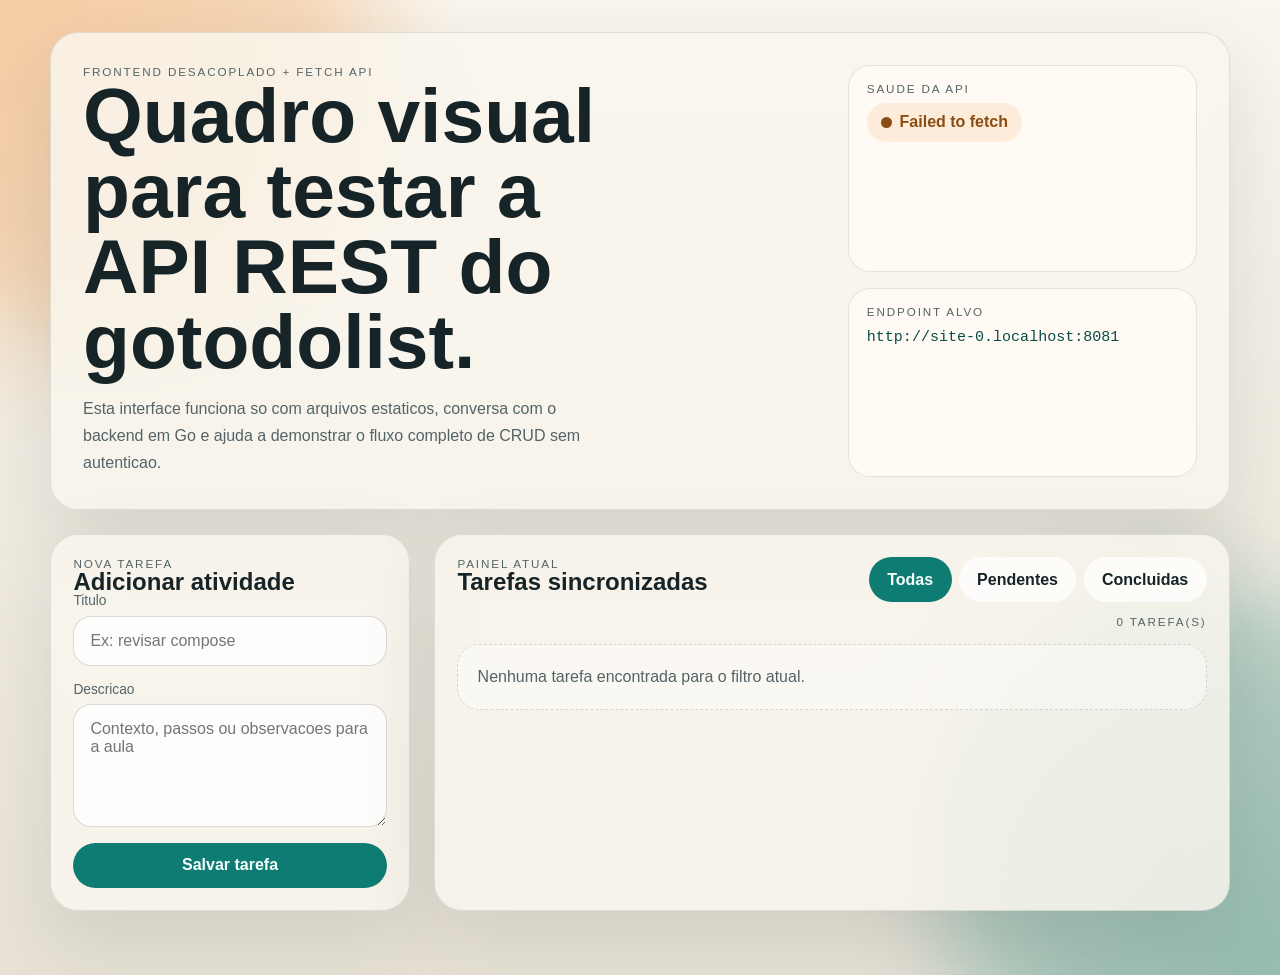
==== desacoplado/frontend/index.html @ 8b974cd1 "feat: implement HTTP server and PostgreSQL storage for task management - Added internal HTTP utiliti" ====
<!DOCTYPE html>
<html lang="pt-BR">
<head>
  <meta charset="UTF-8">
  <meta name="viewport" content="width=device-width, initial-scale=1.0">
  <title>gotodolist | Frontend desacoplado</title>
  <link rel="stylesheet" href="./styles.css">
</head>
<body>
  <div class="background-blur background-blur--left" aria-hidden="true"></div>
  <div class="background-blur background-blur--right" aria-hidden="true"></div>

  <main class="shell">
    <section class="hero panel">
      <div>
        <p class="eyebrow">frontend desacoplado + fetch api</p>
        <h1>Quadro visual para testar a API REST do gotodolist.</h1>
        <p class="hero-copy">
          Esta interface funciona so com arquivos estaticos, conversa com o backend em Go e ajuda a demonstrar o fluxo completo de CRUD sem autenticao.
        </p>
      </div>

      <div class="hero-meta">
        <div class="status-card">
          <p class="label">saude da api</p>
          <p id="health-status" class="status-pill status-pill--unknown">verificando</p>
        </div>

        <div class="status-card">
          <p class="label">endpoint alvo</p>
          <p id="api-base" class="endpoint-text"></p>
        </div>
      </div>
    </section>

    <section class="grid-layout">
      <section class="panel composer-panel">
        <div>
          <p class="eyebrow">nova tarefa</p>
          <h2>Adicionar atividade</h2>
        </div>

        <form id="create-form" class="stack-form">
          <label>
            <span>Titulo</span>
            <input id="title-input" type="text" name="title" maxlength="120" placeholder="Ex: revisar compose" required>
          </label>

          <label>
            <span>Descricao</span>
            <textarea id="description-input" name="description" rows="5" placeholder="Contexto, passos ou observacoes para a aula"></textarea>
          </label>

          <button type="submit">Salvar tarefa</button>
        </form>

        <p id="feedback" class="feedback" hidden></p>
      </section>

      <section class="panel board-panel">
        <div class="board-header">
          <div>
            <p class="eyebrow">painel atual</p>
            <h2>Tarefas sincronizadas</h2>
          </div>

          <div class="board-tools">
            <div class="filters" role="tablist" aria-label="Filtrar tarefas">
              <button type="button" class="filter-button is-active" data-filter="all">Todas</button>
              <button type="button" class="filter-button" data-filter="pending">Pendentes</button>
              <button type="button" class="filter-button" data-filter="done">Concluidas</button>
            </div>

            <p id="task-counter" class="counter">0 tarefa(s)</p>
          </div>
        </div>

        <div id="task-list" class="task-list" aria-live="polite"></div>
        <p id="empty-state" class="empty-state">Nenhuma tarefa encontrada para o filtro atual.</p>
      </section>
    </section>
  </main>

  <template id="task-card-template">
    <article class="task-card">
      <div class="task-card__summary">
        <div>
          <p class="task-card__status" data-field="status"></p>
          <h3 data-field="title"></h3>
        </div>

        <p class="task-card__description" data-field="description"></p>
        <p class="task-card__meta" data-field="updated-at"></p>
      </div>

      <div class="task-card__actions">
        <button type="button" class="secondary-button" data-action="toggle"></button>
        <button type="button" class="ghost-button" data-action="edit-toggle">Editar</button>
        <button type="button" class="danger-button" data-action="delete">Excluir</button>
      </div>

      <form class="edit-form" hidden>
        <label>
          <span>Titulo</span>
          <input type="text" name="title" maxlength="120" required>
        </label>

        <label>
          <span>Descricao</span>
          <textarea name="description" rows="4"></textarea>
        </label>

        <div class="edit-form__actions">
          <button type="submit">Salvar alteracoes</button>
          <button type="button" class="ghost-button" data-action="edit-cancel">Cancelar</button>
        </div>
      </form>
    </article>
  </template>

  <script src="./app.js" defer></script>
</body>
</html>
---- desacoplado/frontend/styles.css ----
:root {
  color-scheme: light;
  --bg: #f2efe8;
  --panel: rgba(250, 246, 238, 0.84);
  --panel-strong: rgba(255, 251, 245, 0.95);
  --ink: #162427;
  --muted: #536468;
  --accent: #0f7c73;
  --accent-deep: #084d48;
  --highlight: #f08f34;
  --danger: #8e2f2b;
  --line: rgba(22, 36, 39, 0.11);
  --shadow: 0 28px 80px rgba(25, 40, 43, 0.12);
  font-family: "Space Grotesk", "Avenir Next", "Segoe UI", sans-serif;
}

* {
  box-sizing: border-box;
}

body {
  margin: 0;
  min-height: 100vh;
  background:
    radial-gradient(circle at top left, rgba(240, 143, 52, 0.2), transparent 28%),
    radial-gradient(circle at bottom right, rgba(15, 124, 115, 0.18), transparent 24%),
    linear-gradient(180deg, #faf6ee 0%, #e8e2d6 100%);
  color: var(--ink);
  overflow-x: hidden;
}

.background-blur {
  position: fixed;
  width: 32rem;
  height: 32rem;
  border-radius: 999px;
  filter: blur(48px);
  opacity: 0.24;
  pointer-events: none;
}

.background-blur--left {
  top: -10rem;
  left: -8rem;
  background: #f08f34;
}

.background-blur--right {
  right: -10rem;
  bottom: -12rem;
  background: #0f7c73;
}

.shell {
  position: relative;
  width: min(1180px, calc(100% - 2rem));
  margin: 0 auto;
  padding: 2rem 0 4rem;
}

.panel {
  border: 1px solid var(--line);
  border-radius: 28px;
  background: var(--panel);
  backdrop-filter: blur(18px);
  box-shadow: var(--shadow);
}

.hero {
  display: grid;
  grid-template-columns: minmax(0, 1.7fr) minmax(280px, 0.8fr);
  gap: 1.5rem;
  padding: 2rem;
  margin-bottom: 1.5rem;
}

.eyebrow,
.label,
.counter,
.task-card__status {
  margin: 0;
  text-transform: uppercase;
  letter-spacing: 0.16em;
  font-size: 0.73rem;
  color: var(--muted);
}

.hero h1,
.composer-panel h2,
.board-panel h2,
.task-card h3 {
  margin: 0;
  line-height: 0.98;
}

.hero h1 {
  max-width: 12ch;
  font-size: clamp(2.8rem, 6vw, 5.5rem);
}

.hero-copy {
  max-width: 58ch;
  margin: 1rem 0 0;
  color: var(--muted);
  line-height: 1.7;
}

.hero-meta {
  display: grid;
  gap: 1rem;
}

.status-card {
  padding: 1rem 1.1rem;
  border-radius: 22px;
  border: 1px solid var(--line);
  background: var(--panel-strong);
}

.status-pill {
  display: inline-flex;
  align-items: center;
  gap: 0.5rem;
  margin: 0.5rem 0 0;
  padding: 0.65rem 0.9rem;
  border-radius: 999px;
  font-weight: 700;
}

.status-pill::before {
  content: "";
  width: 0.65rem;
  height: 0.65rem;
  border-radius: 999px;
  background: currentColor;
}

.status-pill--ok {
  background: rgba(15, 124, 115, 0.12);
  color: var(--accent-deep);
}

.status-pill--degraded,
.status-pill--unknown {
  background: rgba(240, 143, 52, 0.14);
  color: #8a4d13;
}

.endpoint-text {
  margin: 0.6rem 0 0;
  font-family: "IBM Plex Mono", "Consolas", monospace;
  font-size: 0.94rem;
  color: var(--accent-deep);
  word-break: break-all;
}

.grid-layout {
  display: grid;
  grid-template-columns: minmax(300px, 360px) minmax(0, 1fr);
  gap: 1.5rem;
}

.composer-panel,
.board-panel {
  padding: 1.4rem;
}

.stack-form,
.edit-form {
  display: grid;
  gap: 1rem;
}

label {
  display: grid;
  gap: 0.45rem;
}

label span {
  color: var(--muted);
  font-size: 0.86rem;
}

input,
textarea,
button {
  font: inherit;
}

input,
textarea {
  width: 100%;
  border: 1px solid rgba(22, 36, 39, 0.16);
  border-radius: 18px;
  padding: 0.95rem 1rem;
  background: rgba(255, 255, 255, 0.82);
  color: var(--ink);
}

textarea {
  min-height: 120px;
  resize: vertical;
}

button {
  border: 0;
  border-radius: 999px;
  padding: 0.85rem 1.15rem;
  font-weight: 700;
  cursor: pointer;
  transition: transform 180ms ease, opacity 180ms ease, background 180ms ease;
}

button:hover {
  transform: translateY(-1px);
}

button:disabled {
  cursor: wait;
  opacity: 0.7;
  transform: none;
}

button[type="submit"],
.filter-button.is-active {
  background: var(--accent);
  color: #f7fffe;
}

.secondary-button {
  background: rgba(15, 124, 115, 0.12);
  color: var(--accent-deep);
}

.ghost-button {
  background: rgba(22, 36, 39, 0.06);
  color: var(--ink);
}

.danger-button {
  background: rgba(142, 47, 43, 0.12);
  color: var(--danger);
}

.feedback {
  margin: 1rem 0 0;
  padding: 0.9rem 1rem;
  border-radius: 18px;
  background: rgba(240, 143, 52, 0.12);
  color: #8a4d13;
}

.feedback--success {
  background: rgba(15, 124, 115, 0.1);
  color: var(--accent-deep);
}

.board-header {
  display: flex;
  justify-content: space-between;
  align-items: start;
  gap: 1rem;
  margin-bottom: 1rem;
}

.board-tools {
  display: grid;
  gap: 0.8rem;
  justify-items: end;
}

.filters {
  display: flex;
  flex-wrap: wrap;
  gap: 0.45rem;
}

.filter-button {
  background: rgba(255, 255, 255, 0.72);
  color: var(--ink);
}

.task-list {
  display: grid;
  gap: 1rem;
}

.task-card {
  display: grid;
  gap: 1rem;
  padding: 1.1rem;
  border: 1px solid var(--line);
  border-radius: 24px;
  background: var(--panel-strong);
}

.task-card--done {
  background: rgba(232, 246, 243, 0.95);
}

.task-card__summary,
.task-card__actions {
  display: grid;
  gap: 0.75rem;
}

.task-card__description,
.task-card__meta,
.empty-state {
  margin: 0;
  color: var(--muted);
  line-height: 1.6;
}

.task-card__actions {
  grid-template-columns: repeat(3, minmax(0, 1fr));
}

.edit-form {
  padding-top: 0.4rem;
  border-top: 1px solid var(--line);
}

.edit-form__actions {
  display: flex;
  flex-wrap: wrap;
  gap: 0.6rem;
}

.empty-state {
  padding: 1.2rem;
  border: 1px dashed rgba(22, 36, 39, 0.16);
  border-radius: 22px;
  background: rgba(255, 255, 255, 0.38);
}

@media (max-width: 920px) {
  .hero,
  .grid-layout {
    grid-template-columns: 1fr;
  }

  .board-header {
    flex-direction: column;
  }

  .board-tools {
    justify-items: start;
  }
}

@media (max-width: 640px) {
  .shell {
    width: min(100% - 1rem, 100%);
    padding-top: 1rem;
  }

  .panel,
  .task-card {
    border-radius: 22px;
  }

  .hero h1 {
    max-width: none;
  }

  .task-card__actions {
    grid-template-columns: 1fr;
  }

  .filter-button,
  .task-card__actions button,
  .edit-form__actions button {
    width: 100%;
  }
}
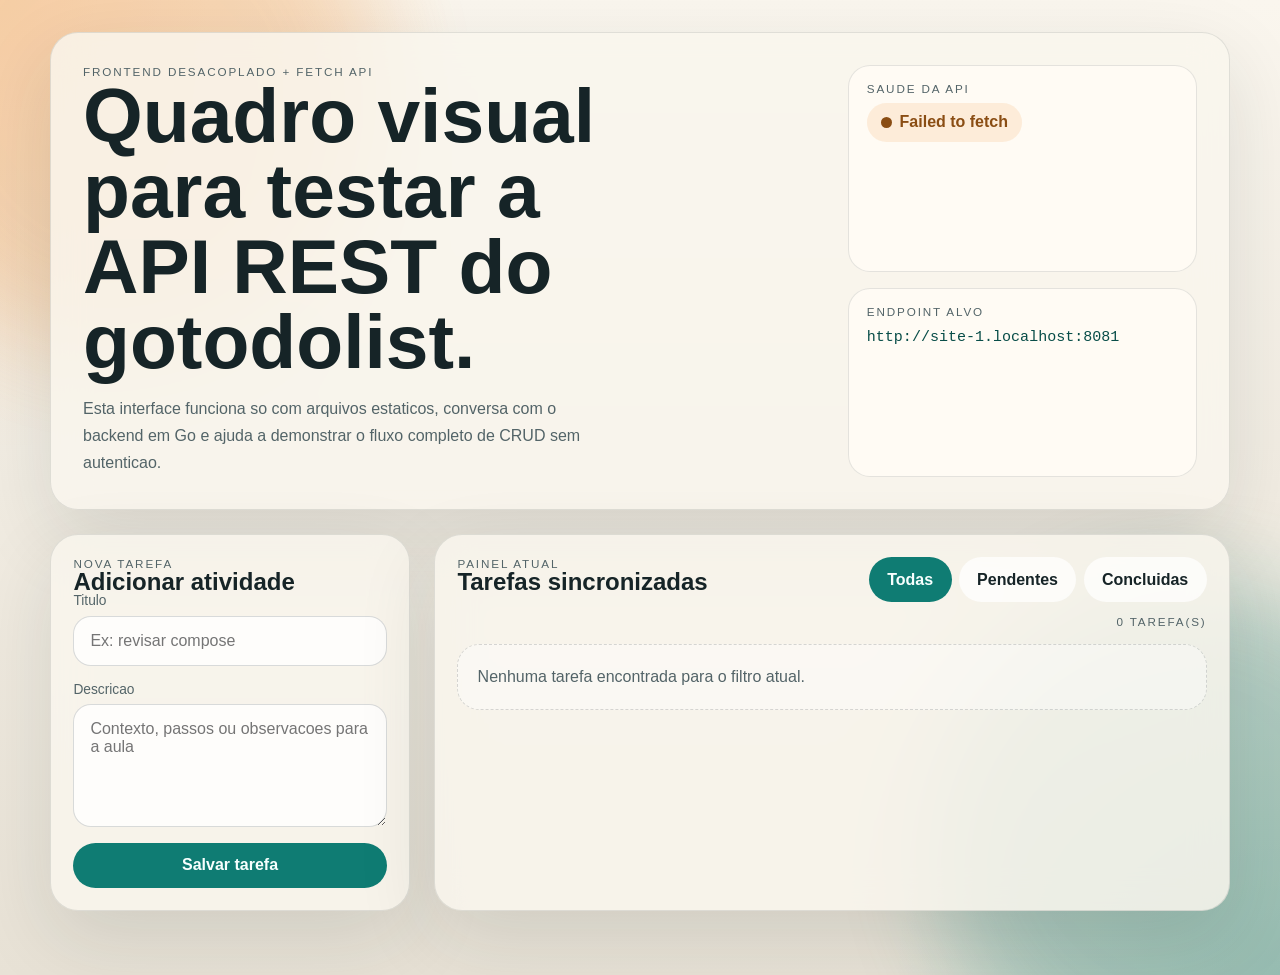
==== commit d278cb48: "refactor: update CI/CD workflows and Docker configurations - Updated golangci-lint action to v8 and " ====
--- a/desacoplado/frontend/index.html
+++ b/desacoplado/frontend/index.html
@@ -118,6 +118,7 @@
     </article>
   </template>
 
+  <script src="./config.js"></script>
   <script src="./app.js" defer></script>
 </body>
 </html>
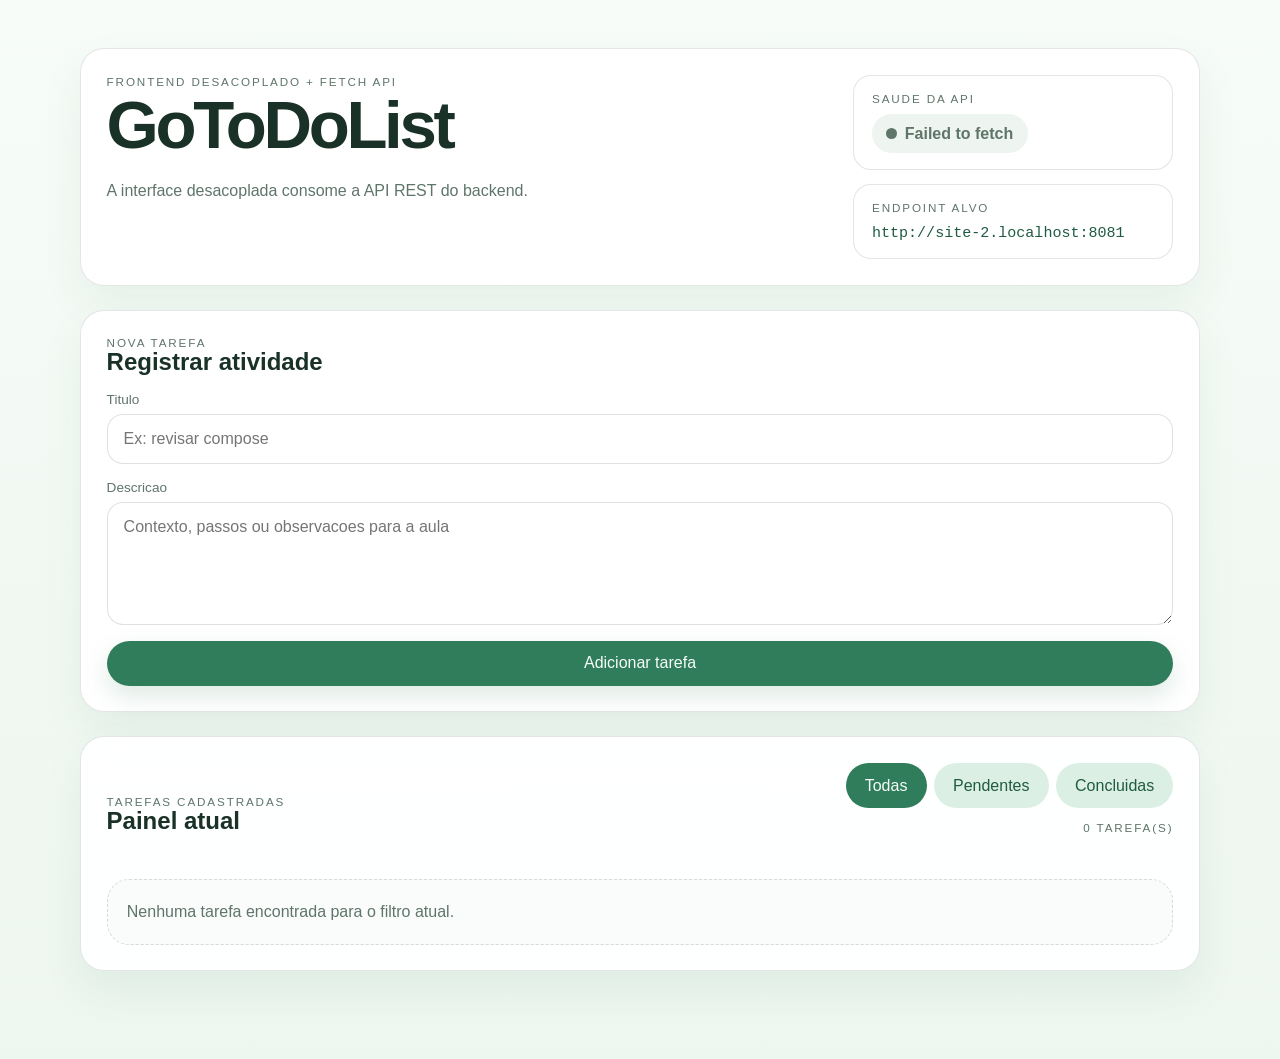
==== commit 1097849d: "fix: update titles and improve content in index.html for better clarity" ====
--- a/desacoplado/frontend/index.html
+++ b/desacoplado/frontend/index.html
@@ -3,21 +3,16 @@
 <head>
   <meta charset="UTF-8">
   <meta name="viewport" content="width=device-width, initial-scale=1.0">
-  <title>gotodolist | Frontend desacoplado</title>
+  <title>GoToDoList | Frontend desacoplado</title>
   <link rel="stylesheet" href="./styles.css">
 </head>
 <body>
-  <div class="background-blur background-blur--left" aria-hidden="true"></div>
-  <div class="background-blur background-blur--right" aria-hidden="true"></div>
-
-  <main class="shell">
+  <main class="page-shell">
     <section class="hero panel">
-      <div>
+      <div class="hero-content">
         <p class="eyebrow">frontend desacoplado + fetch api</p>
-        <h1>Quadro visual para testar a API REST do gotodolist.</h1>
-        <p class="hero-copy">
-          Esta interface funciona so com arquivos estaticos, conversa com o backend em Go e ajuda a demonstrar o fluxo completo de CRUD sem autenticao.
-        </p>
+        <h1>GoToDoList</h1>
+        <p class="hero-copy">A interface desacoplada consome a API REST do backend.</p>
       </div>
 
       <div class="hero-meta">
@@ -33,51 +28,49 @@
       </div>
     </section>
 
-    <section class="grid-layout">
-      <section class="panel composer-panel">
+    <section class="panel panel-form">
+      <div>
+        <p class="eyebrow">nova tarefa</p>
+        <h2>Registrar atividade</h2>
+      </div>
+
+      <form id="create-form" class="stack-form">
+        <label>
+          <span>Titulo</span>
+          <input id="title-input" type="text" name="title" maxlength="120" placeholder="Ex: revisar compose" required>
+        </label>
+
+        <label>
+          <span>Descricao</span>
+          <textarea id="description-input" name="description" rows="5" placeholder="Contexto, passos ou observacoes para a aula"></textarea>
+        </label>
+
+        <button type="submit">Adicionar tarefa</button>
+      </form>
+
+      <p id="feedback" class="feedback" hidden></p>
+    </section>
+
+    <section class="panel panel-list">
+      <div class="board-header">
         <div>
-          <p class="eyebrow">nova tarefa</p>
-          <h2>Adicionar atividade</h2>
+          <p class="eyebrow">tarefas cadastradas</p>
+          <h2>Painel atual</h2>
         </div>
 
-        <form id="create-form" class="stack-form">
-          <label>
-            <span>Titulo</span>
-            <input id="title-input" type="text" name="title" maxlength="120" placeholder="Ex: revisar compose" required>
-          </label>
-
-          <label>
-            <span>Descricao</span>
-            <textarea id="description-input" name="description" rows="5" placeholder="Contexto, passos ou observacoes para a aula"></textarea>
-          </label>
-
-          <button type="submit">Salvar tarefa</button>
-        </form>
-
-        <p id="feedback" class="feedback" hidden></p>
-      </section>
-
-      <section class="panel board-panel">
-        <div class="board-header">
-          <div>
-            <p class="eyebrow">painel atual</p>
-            <h2>Tarefas sincronizadas</h2>
+        <div class="board-tools">
+          <div class="filters" role="tablist" aria-label="Filtrar tarefas">
+            <button type="button" class="filter-button is-active" data-filter="all">Todas</button>
+            <button type="button" class="filter-button" data-filter="pending">Pendentes</button>
+            <button type="button" class="filter-button" data-filter="done">Concluidas</button>
           </div>
 
-          <div class="board-tools">
-            <div class="filters" role="tablist" aria-label="Filtrar tarefas">
-              <button type="button" class="filter-button is-active" data-filter="all">Todas</button>
-              <button type="button" class="filter-button" data-filter="pending">Pendentes</button>
-              <button type="button" class="filter-button" data-filter="done">Concluidas</button>
-            </div>
+          <p id="task-counter" class="counter">0 tarefa(s)</p>
+        </div>
+      </div>
 
-            <p id="task-counter" class="counter">0 tarefa(s)</p>
-          </div>
-        </div>
-
-        <div id="task-list" class="task-list" aria-live="polite"></div>
-        <p id="empty-state" class="empty-state">Nenhuma tarefa encontrada para o filtro atual.</p>
-      </section>
+      <div id="task-list" class="task-list" aria-live="polite"></div>
+      <p id="empty-state" class="empty-state">Nenhuma tarefa encontrada para o filtro atual.</p>
     </section>
   </main>
 
--- a/desacoplado/frontend/styles.css
+++ b/desacoplado/frontend/styles.css
@@ -1,17 +1,16 @@
 :root {
   color-scheme: light;
-  --bg: #f2efe8;
-  --panel: rgba(250, 246, 238, 0.84);
-  --panel-strong: rgba(255, 251, 245, 0.95);
-  --ink: #162427;
-  --muted: #536468;
-  --accent: #0f7c73;
-  --accent-deep: #084d48;
-  --highlight: #f08f34;
-  --danger: #8e2f2b;
-  --line: rgba(22, 36, 39, 0.11);
-  --shadow: 0 28px 80px rgba(25, 40, 43, 0.12);
-  font-family: "Space Grotesk", "Avenir Next", "Segoe UI", sans-serif;
+  --paper: #f3faf5;
+  --paper-strong: #ffffff;
+  --ink: #193126;
+  --muted: #5f756a;
+  --accent: #2f7d5a;
+  --accent-deep: #1f5b40;
+  --line: rgba(25, 49, 38, 0.12);
+  --card: rgba(255, 255, 255, 0.94);
+  --danger: #8e3b3b;
+  --shadow: 0 18px 42px rgba(47, 125, 90, 0.08);
+  font-family: "Aptos", "Segoe UI", "Helvetica Neue", sans-serif;
 }
 
 * {
@@ -21,56 +20,30 @@
 body {
   margin: 0;
   min-height: 100vh;
-  background:
-    radial-gradient(circle at top left, rgba(240, 143, 52, 0.2), transparent 28%),
-    radial-gradient(circle at bottom right, rgba(15, 124, 115, 0.18), transparent 24%),
-    linear-gradient(180deg, #faf6ee 0%, #e8e2d6 100%);
+  background: linear-gradient(180deg, #f7fcf8 0%, #edf6ef 100%);
   color: var(--ink);
-  overflow-x: hidden;
-}
-
-.background-blur {
-  position: fixed;
-  width: 32rem;
-  height: 32rem;
-  border-radius: 999px;
-  filter: blur(48px);
-  opacity: 0.24;
-  pointer-events: none;
-}
-
-.background-blur--left {
-  top: -10rem;
-  left: -8rem;
-  background: #f08f34;
-}
-
-.background-blur--right {
-  right: -10rem;
-  bottom: -12rem;
-  background: #0f7c73;
-}
-
-.shell {
-  position: relative;
-  width: min(1180px, calc(100% - 2rem));
+}
+
+.page-shell {
+  width: min(1120px, calc(100% - 2rem));
   margin: 0 auto;
-  padding: 2rem 0 4rem;
-}
-
+  padding: 3rem 0 4rem;
+}
+
+.hero,
 .panel {
   border: 1px solid var(--line);
-  border-radius: 28px;
-  background: var(--panel);
-  backdrop-filter: blur(18px);
+  border-radius: 24px;
+  background: var(--card);
   box-shadow: var(--shadow);
 }
 
 .hero {
   display: grid;
-  grid-template-columns: minmax(0, 1.7fr) minmax(280px, 0.8fr);
+  grid-template-columns: minmax(0, 1.4fr) minmax(240px, 320px);
   gap: 1.5rem;
-  padding: 2rem;
+  align-items: start;
+  padding: 2.5rem;
   margin-bottom: 1.5rem;
 }
 
@@ -86,45 +59,46 @@
 }
 
 .hero h1,
-.composer-panel h2,
-.board-panel h2,
+.panel h2,
 .task-card h3 {
   margin: 0;
-  line-height: 0.98;
+  font-weight: 600;
+  line-height: 1.1;
 }
 
 .hero h1 {
-  max-width: 12ch;
-  font-size: clamp(2.8rem, 6vw, 5.5rem);
+  font-size: clamp(2.8rem, 6vw, 4.2rem);
+  letter-spacing: -0.05em;
 }
 
 .hero-copy {
-  max-width: 58ch;
+  max-width: 52ch;
   margin: 1rem 0 0;
   color: var(--muted);
-  line-height: 1.7;
+  font-size: 1rem;
+  line-height: 1.6;
 }
 
 .hero-meta {
   display: grid;
-  gap: 1rem;
+  gap: 0.9rem;
 }
 
 .status-card {
   padding: 1rem 1.1rem;
-  border-radius: 22px;
+  border-radius: 18px;
   border: 1px solid var(--line);
-  background: var(--panel-strong);
+  background: var(--paper-strong);
 }
 
 .status-pill {
   display: inline-flex;
   align-items: center;
   gap: 0.5rem;
-  margin: 0.5rem 0 0;
+  margin: 0.6rem 0 0;
   padding: 0.65rem 0.9rem;
   border-radius: 999px;
-  font-weight: 700;
+  font-weight: 600;
 }
 
 .status-pill::before {
@@ -136,33 +110,37 @@
 }
 
 .status-pill--ok {
-  background: rgba(15, 124, 115, 0.12);
+  background: #dcefe4;
   color: var(--accent-deep);
 }
 
 .status-pill--degraded,
 .status-pill--unknown {
-  background: rgba(240, 143, 52, 0.14);
-  color: #8a4d13;
+  background: #eef4f0;
+  color: var(--muted);
 }
 
 .endpoint-text {
   margin: 0.6rem 0 0;
-  font-family: "IBM Plex Mono", "Consolas", monospace;
+  font-family: "Consolas", "Courier New", monospace;
   font-size: 0.94rem;
   color: var(--accent-deep);
-  word-break: break-all;
-}
-
-.grid-layout {
-  display: grid;
-  grid-template-columns: minmax(300px, 360px) minmax(0, 1fr);
-  gap: 1.5rem;
-}
-
-.composer-panel,
-.board-panel {
-  padding: 1.4rem;
+  word-break: break-word;
+}
+
+.panel {
+  padding: 1.6rem;
+  margin-bottom: 1.5rem;
+}
+
+.panel-form {
+  display: grid;
+  gap: 1rem;
+}
+
+.panel-list {
+  display: grid;
+  gap: 1.4rem;
 }
 
 .stack-form,
@@ -178,7 +156,7 @@
 
 label span {
   color: var(--muted);
-  font-size: 0.86rem;
+  font-size: 0.85rem;
 }
 
 input,
@@ -190,10 +168,10 @@
 input,
 textarea {
   width: 100%;
-  border: 1px solid rgba(22, 36, 39, 0.16);
-  border-radius: 18px;
+  border: 1px solid rgba(25, 49, 38, 0.14);
+  border-radius: 16px;
   padding: 0.95rem 1rem;
-  background: rgba(255, 255, 255, 0.82);
+  background: #ffffff;
   color: var(--ink);
 }
 
@@ -205,10 +183,12 @@
 button {
   border: 0;
   border-radius: 999px;
-  padding: 0.85rem 1.15rem;
-  font-weight: 700;
+  padding: 0.85rem 1.2rem;
+  background: var(--accent);
+  color: #f7fcf8;
   cursor: pointer;
-  transition: transform 180ms ease, opacity 180ms ease, background 180ms ease;
+  transition: transform 180ms ease, background 180ms ease, box-shadow 180ms ease;
+  box-shadow: 0 10px 24px rgba(47, 125, 90, 0.16);
 }
 
 button:hover {
@@ -221,46 +201,50 @@
   transform: none;
 }
 
+.secondary-button,
+.filter-button {
+  background: #dcefe4;
+  color: var(--accent-deep);
+  box-shadow: none;
+}
+
+.ghost-button {
+  background: #eef4f0;
+  color: var(--ink);
+  box-shadow: none;
+}
+
+.danger-button {
+  background: #f4e4e4;
+  color: var(--danger);
+  box-shadow: none;
+}
+
 button[type="submit"],
 .filter-button.is-active {
   background: var(--accent);
-  color: #f7fffe;
-}
-
-.secondary-button {
-  background: rgba(15, 124, 115, 0.12);
-  color: var(--accent-deep);
-}
-
-.ghost-button {
-  background: rgba(22, 36, 39, 0.06);
-  color: var(--ink);
-}
-
-.danger-button {
-  background: rgba(142, 47, 43, 0.12);
+  color: #f7fcf8;
+}
+
+.feedback {
+  margin: 0;
+  padding: 0.9rem 1rem;
+  border-left: 4px solid #c47474;
+  background: #f8eeee;
   color: var(--danger);
 }
 
-.feedback {
-  margin: 1rem 0 0;
-  padding: 0.9rem 1rem;
-  border-radius: 18px;
-  background: rgba(240, 143, 52, 0.12);
-  color: #8a4d13;
-}
-
 .feedback--success {
-  background: rgba(15, 124, 115, 0.1);
+  border-left-color: var(--accent);
+  background: rgba(47, 125, 90, 0.1);
   color: var(--accent-deep);
 }
 
 .board-header {
   display: flex;
   justify-content: space-between;
-  align-items: start;
-  gap: 1rem;
-  margin-bottom: 1rem;
+  align-items: end;
+  gap: 1rem;
 }
 
 .board-tools {
@@ -275,11 +259,6 @@
   gap: 0.45rem;
 }
 
-.filter-button {
-  background: rgba(255, 255, 255, 0.72);
-  color: var(--ink);
-}
-
 .task-list {
   display: grid;
   gap: 1rem;
@@ -287,21 +266,22 @@
 
 .task-card {
   display: grid;
-  gap: 1rem;
-  padding: 1.1rem;
+  grid-template-columns: 1.6fr minmax(220px, 320px);
+  gap: 1rem;
+  padding: 1rem 1.1rem;
+  border-radius: 24px;
   border: 1px solid var(--line);
-  border-radius: 24px;
-  background: var(--panel-strong);
+  background: var(--paper-strong);
 }
 
 .task-card--done {
-  background: rgba(232, 246, 243, 0.95);
+  background: #edf8f1;
 }
 
 .task-card__summary,
 .task-card__actions {
   display: grid;
-  gap: 0.75rem;
+  gap: 0.8rem;
 }
 
 .task-card__description,
@@ -313,12 +293,17 @@
 }
 
 .task-card__actions {
-  grid-template-columns: repeat(3, minmax(0, 1fr));
+  align-content: start;
+}
+
+.task-card__actions button {
+  width: 100%;
 }
 
 .edit-form {
-  padding-top: 0.4rem;
-  border-top: 1px solid var(--line);
+  grid-column: 1 / -1;
+  padding-top: 1rem;
+  border-top: 1px dashed rgba(25, 49, 38, 0.16);
 }
 
 .edit-form__actions {
@@ -329,19 +314,20 @@
 
 .empty-state {
   padding: 1.2rem;
-  border: 1px dashed rgba(22, 36, 39, 0.16);
+  border: 1px dashed rgba(25, 49, 38, 0.16);
   border-radius: 22px;
-  background: rgba(255, 255, 255, 0.38);
+  background: #f9fcfa;
 }
 
 @media (max-width: 920px) {
   .hero,
-  .grid-layout {
+  .task-card {
     grid-template-columns: 1fr;
   }
 
   .board-header {
     flex-direction: column;
+    align-items: start;
   }
 
   .board-tools {
@@ -350,9 +336,13 @@
 }
 
 @media (max-width: 640px) {
-  .shell {
-    width: min(100% - 1rem, 100%);
+  .page-shell {
+    width: min(100% - 1.2rem, 100%);
     padding-top: 1rem;
+  }
+
+  .hero {
+    padding: 2rem 1.4rem;
   }
 
   .panel,
@@ -361,11 +351,11 @@
   }
 
   .hero h1 {
-    max-width: none;
-  }
-
-  .task-card__actions {
-    grid-template-columns: 1fr;
+    font-size: clamp(2.6rem, 14vw, 3.8rem);
+  }
+
+  .panel {
+    padding: 1.4rem;
   }
 
   .filter-button,
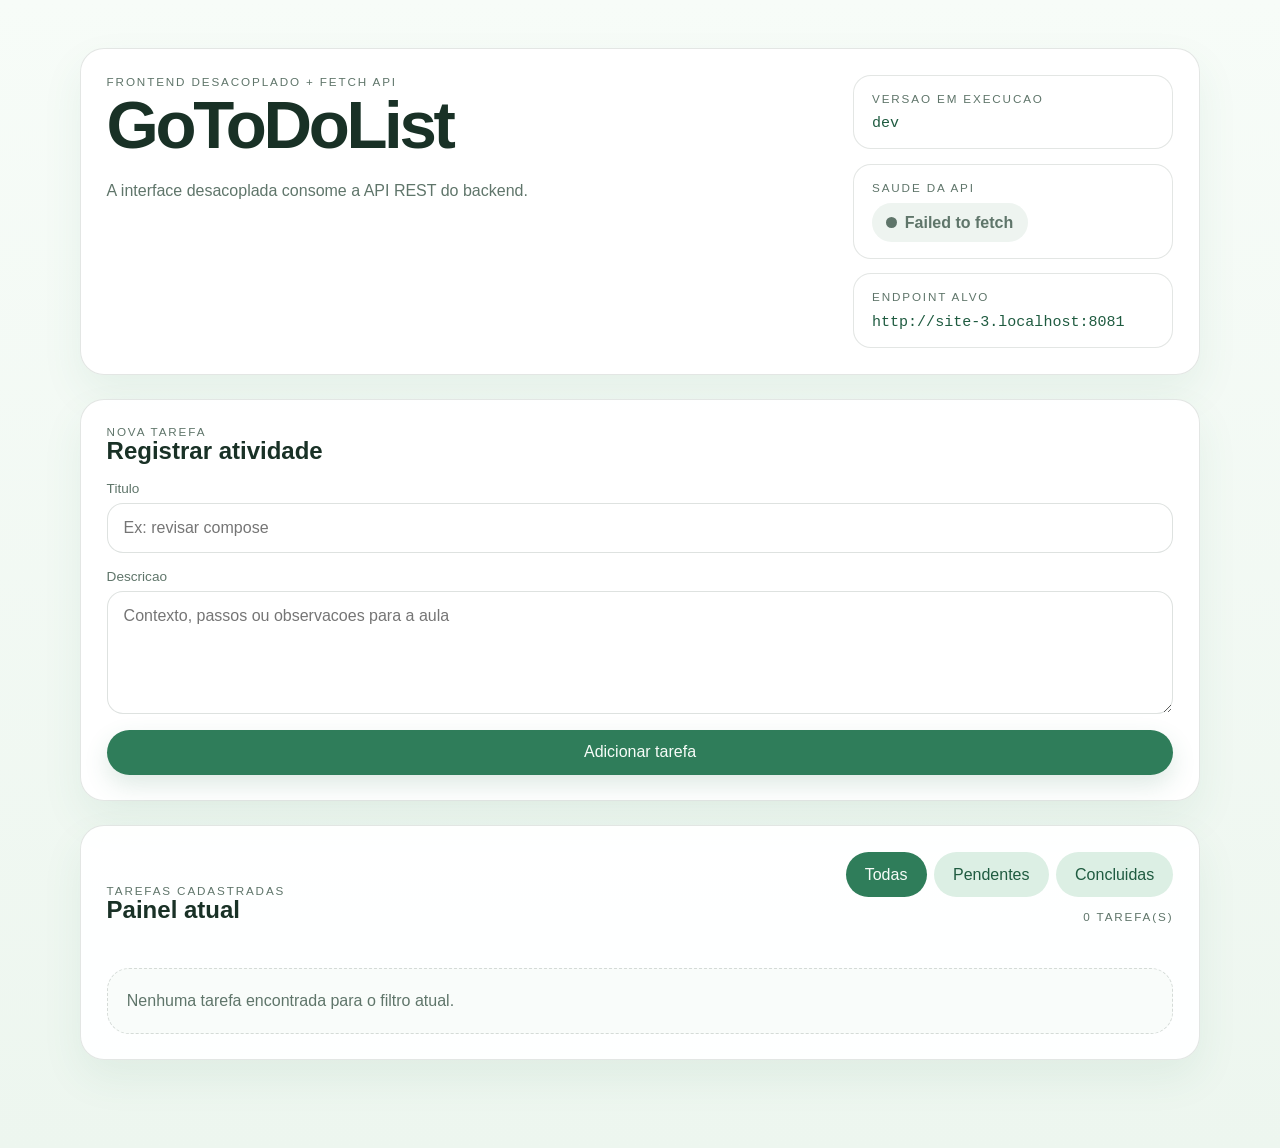
==== commit 8d3aa677: "feat: add application version handling and display in frontend and backend" ====
--- a/desacoplado/frontend/index.html
+++ b/desacoplado/frontend/index.html
@@ -16,6 +16,11 @@
       </div>
 
       <div class="hero-meta">
+        <div class="status-card">
+          <p class="label">versao em execucao</p>
+          <p id="app-version" class="endpoint-text">carregando</p>
+        </div>
+
         <div class="status-card">
           <p class="label">saude da api</p>
           <p id="health-status" class="status-pill status-pill--unknown">verificando</p>
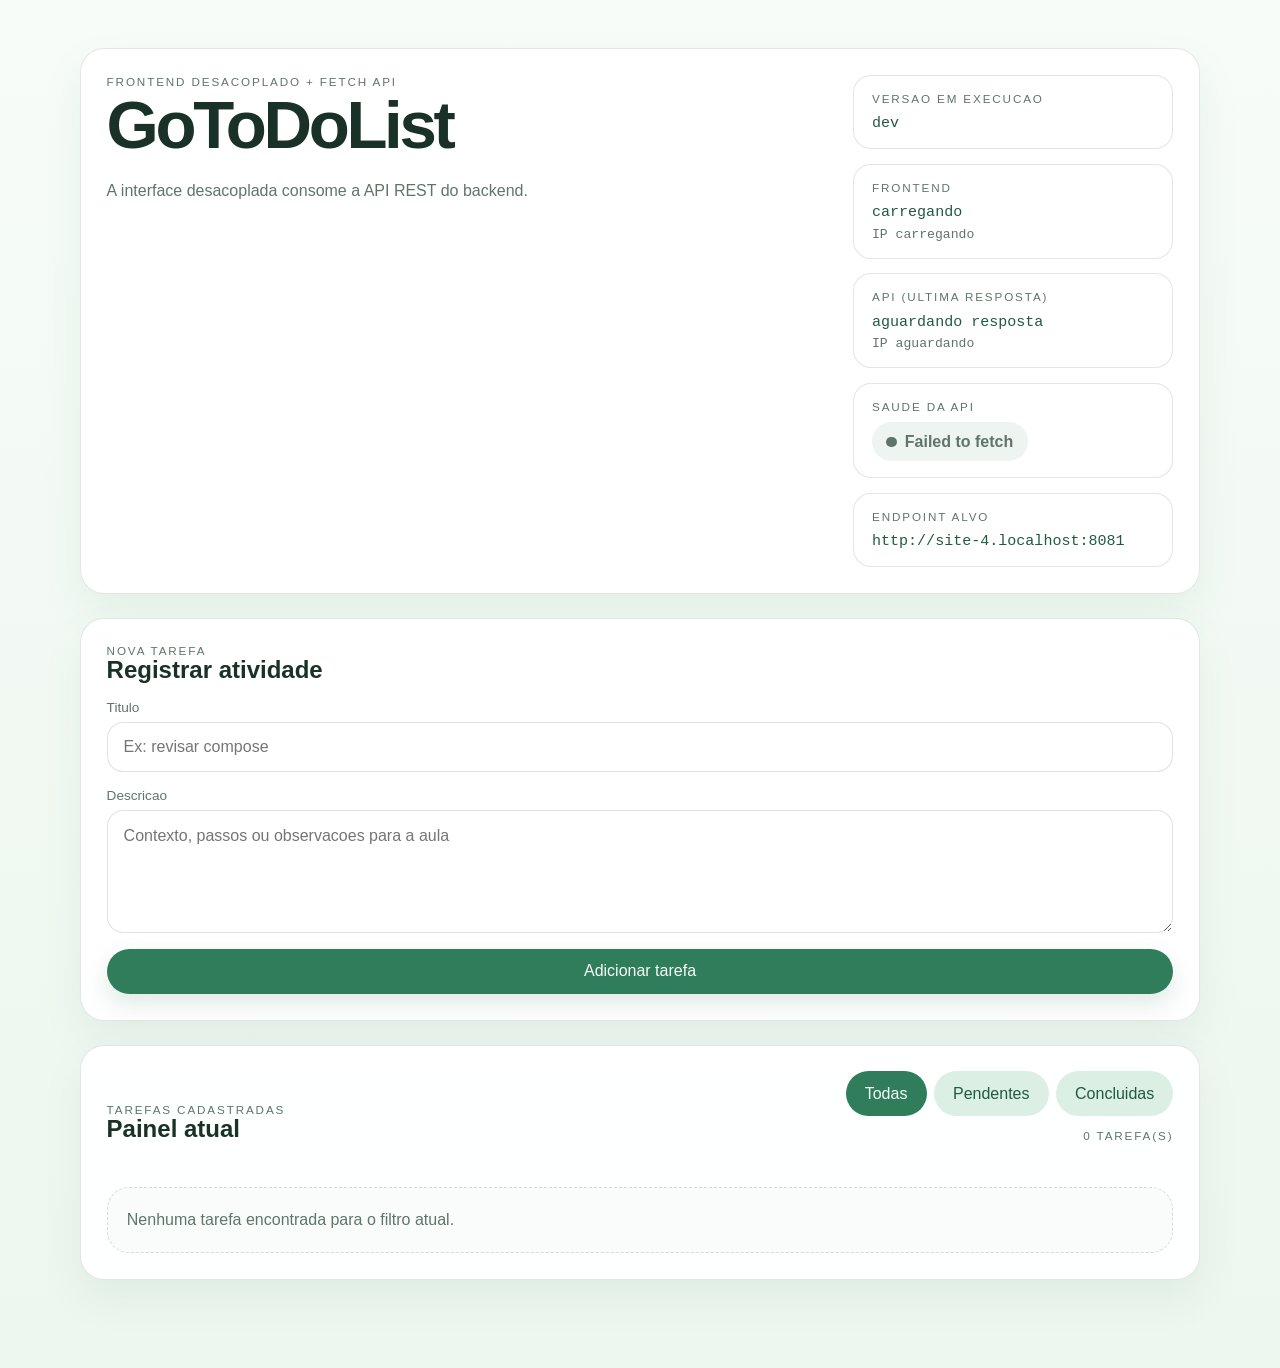
==== commit 6c9267f0: "feat: add instance name and IP handling to server and frontend, update health endpoints" ====
--- a/desacoplado/frontend/index.html
+++ b/desacoplado/frontend/index.html
@@ -19,6 +19,18 @@
         <div class="status-card">
           <p class="label">versao em execucao</p>
           <p id="app-version" class="endpoint-text">carregando</p>
+        </div>
+
+        <div class="status-card">
+          <p class="label">frontend</p>
+          <p id="frontend-instance" class="endpoint-text">carregando</p>
+          <p id="frontend-ip" class="meta-detail">IP carregando</p>
+        </div>
+
+        <div class="status-card">
+          <p class="label">api (ultima resposta)</p>
+          <p id="api-instance" class="endpoint-text">aguardando resposta</p>
+          <p id="api-ip" class="meta-detail">IP aguardando</p>
         </div>
 
         <div class="status-card">
--- a/desacoplado/frontend/styles.css
+++ b/desacoplado/frontend/styles.css
@@ -128,6 +128,14 @@
   word-break: break-word;
 }
 
+.meta-detail {
+  margin: 0.35rem 0 0;
+  font-family: "Consolas", "Courier New", monospace;
+  font-size: 0.82rem;
+  color: var(--muted);
+  word-break: break-word;
+}
+
 .panel {
   padding: 1.6rem;
   margin-bottom: 1.5rem;
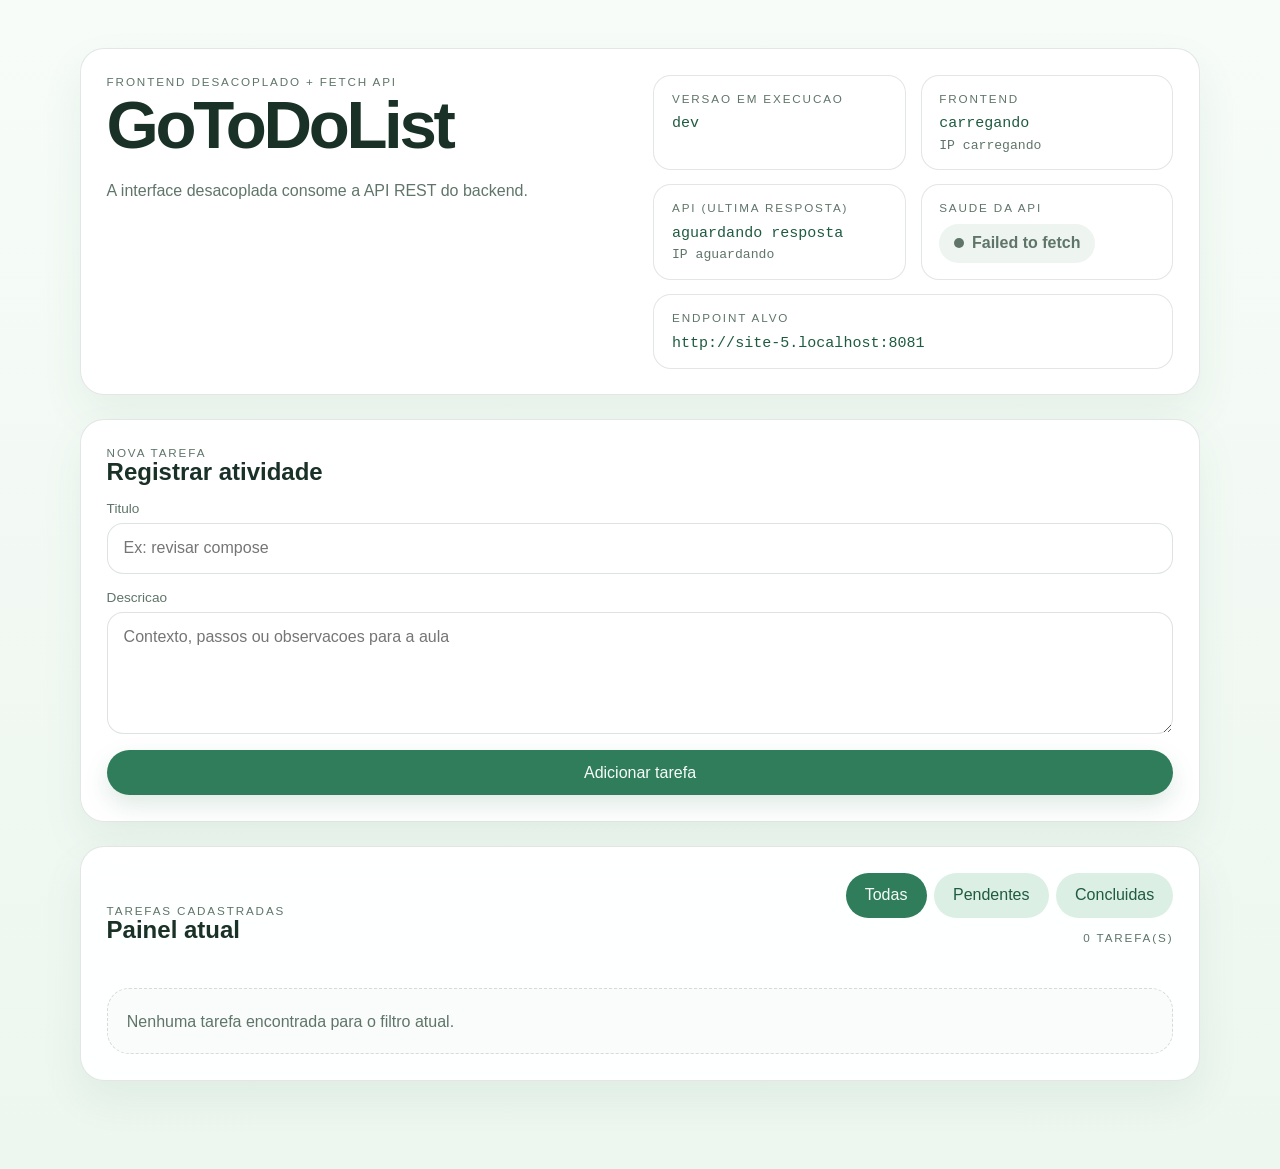
==== commit 7702f7a2: "feat: enhance hero section layout and styling for improved responsiveness" ====
--- a/desacoplado/frontend/index.html
+++ b/desacoplado/frontend/index.html
@@ -38,7 +38,7 @@
           <p id="health-status" class="status-pill status-pill--unknown">verificando</p>
         </div>
 
-        <div class="status-card">
+        <div class="status-card status-card--wide">
           <p class="label">endpoint alvo</p>
           <p id="api-base" class="endpoint-text"></p>
         </div>
--- a/desacoplado/frontend/styles.css
+++ b/desacoplado/frontend/styles.css
@@ -40,7 +40,7 @@
 
 .hero {
   display: grid;
-  grid-template-columns: minmax(0, 1.4fr) minmax(240px, 320px);
+  grid-template-columns: minmax(0, 1.1fr) minmax(420px, 520px);
   gap: 1.5rem;
   align-items: start;
   padding: 2.5rem;
@@ -81,7 +81,9 @@
 
 .hero-meta {
   display: grid;
+  grid-template-columns: repeat(2, minmax(0, 1fr));
   gap: 0.9rem;
+  align-content: start;
 }
 
 .status-card {
@@ -89,6 +91,10 @@
   border-radius: 18px;
   border: 1px solid var(--line);
   background: var(--paper-strong);
+}
+
+.status-card--wide {
+  grid-column: 1 / -1;
 }
 
 .status-pill {
@@ -333,6 +339,10 @@
     grid-template-columns: 1fr;
   }
 
+  .hero-meta {
+    grid-template-columns: repeat(2, minmax(0, 1fr));
+  }
+
   .board-header {
     flex-direction: column;
     align-items: start;
@@ -349,6 +359,14 @@
     padding-top: 1rem;
   }
 
+  .hero-meta {
+    grid-template-columns: 1fr;
+  }
+
+  .status-card--wide {
+    grid-column: auto;
+  }
+
   .hero {
     padding: 2rem 1.4rem;
   }
